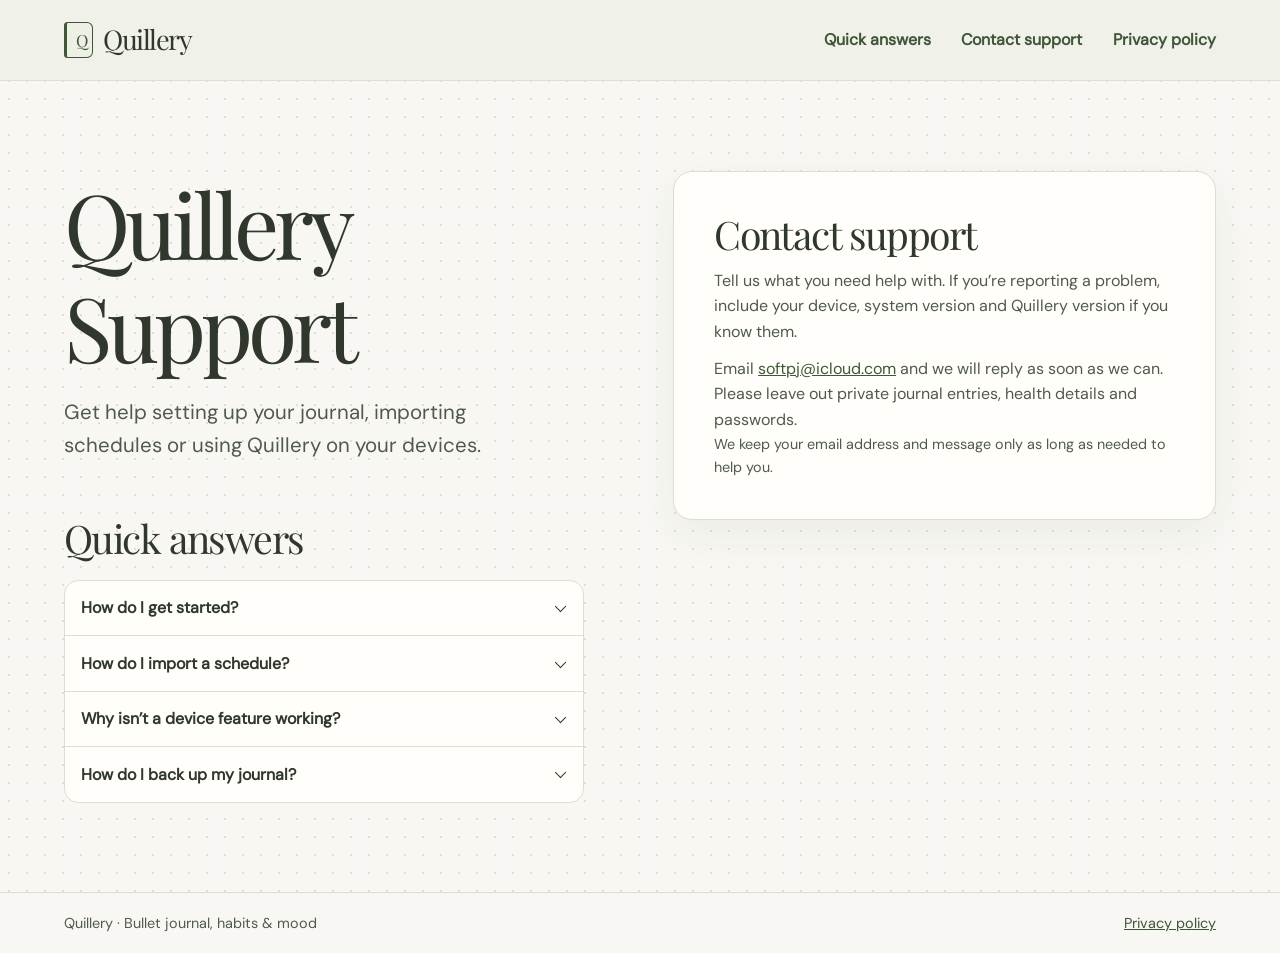
==== index.html @ 7d319992 "Quillery support page and privacy policy" ====
<!doctype html>
<html lang="en">
<head>
  <meta charset="utf-8">
  <meta name="viewport" content="width=device-width, initial-scale=1">
  <meta name="description" content="Get help with Quillery, your bullet journal, planner, habits and mood. Find quick answers or send a message to Quillery support.">
  <meta name="theme-color" content="#f8f7f3">
  <title>Quillery Support</title>
  <link rel="stylesheet" href="styles.css">
  </head>
<body>
  <a class="skip-link" href="#main">Skip to content</a>
  <header class="site-header">
    <div class="frame header-inner">
      <a class="wordmark" href="index.html" aria-label="Quillery Support home"><span class="book-mark" aria-hidden="true">Q</span> Quillery</a>
      <nav aria-label="Support page"><a href="#answers">Quick answers</a><a href="#contact">Contact support</a><a href="privacy.html">Privacy policy</a></nav>
    </div>
  </header>

  <main id="main" class="frame">
    <div class="support-grid">
      <div class="guide">
        <h1>Quillery Support</h1>
        <p class="intro">Get help setting up your journal, importing schedules or using Quillery on your devices.</p>

        <section id="answers" aria-labelledby="answers-title">
          <h2 id="answers-title">Quick answers</h2>
          <div class="answers">
            <details>
              <summary>How do I get started?</summary>
              <p>Open <strong>Settings → Getting started</strong> in Quillery to take the quick guide.</p>
            </details>
            <details>
              <summary>How do I import a schedule?</summary>
              <p>Open <strong>Journal → Day’s schedule</strong> and choose <strong>Photo or screenshot</strong> or <strong>Browse files</strong>. Check the dates and times before adding events.</p>
            </details>
            <details>
              <summary>Why isn’t a device feature working?</summary>
              <p>Check Quillery’s permissions in your device’s Settings. Features such as Calendar, Reminders and Apple Health need the permissions you choose to allow.</p>
            </details>
            <details>
              <summary>How do I back up my journal?</summary>
              <p>Open <strong>Settings → Journal data</strong> in Quillery and export a backup before resetting your journal or changing devices.</p>
            </details>
          </div>
        </section>
      </div>

      <section id="contact" class="card" aria-labelledby="contact-title">
        <h2 id="contact-title">Contact support</h2>
        <p class="form-intro">Tell us what you need help with. If you’re reporting a problem, include your device, system version and Quillery version if you know them.</p>

        <p class="form-intro">Email <a href="mailto:softpj@icloud.com?subject=Quillery%20support">softpj@icloud.com</a> and we will reply as soon as we can. Please leave out private journal entries, health details and passwords.</p>
        <p class="privacy">We keep your email address and message only as long as needed to help you.</p>
      </section>
    </div>
  </main>

  <footer class="site-footer"><div class="frame footer-inner"><span>Quillery · Bullet journal, habits &amp; mood</span><a href="privacy.html">Privacy policy</a></div></footer>
</body>
</html>
---- styles.css ----
@font-face {
  font-family: "DM Sans";
  src: url("dm-sans.woff2") format("woff2");
  font-display: swap;
}

@font-face {
  font-family: "Playfair Display";
  src: url("playfair-display.woff2") format("woff2");
  font-display: swap;
}

:root {
  color-scheme: light;
  --paper: #f8f7f3;
  --white: #fffefa;
  --ink: #30382d;
  --muted: #51594d;
  --green: #405638;
  --leaf: #edf0e5;
  --rule: #dcded3;
  --field: #8a9181;
  --serif: "Playfair Display", Georgia, serif;
  --sans: "DM Sans", -apple-system, BlinkMacSystemFont, sans-serif;
}

* { box-sizing: border-box; }
html { scroll-padding-top: 1.25rem; }
body {
  margin: 0;
  color: var(--ink);
  background: var(--paper) radial-gradient(circle at center, #dfdfd3 0.75px, transparent 1px) 0 0 / 18px 18px;
  font: 1rem/1.6 var(--sans);
}

h1, h2, p { margin: 0; }
h1, h2 { font-family: var(--serif); font-weight: 400; line-height: 1.15; }
h1 { font-size: clamp(3rem, 7vw, 5.8rem); letter-spacing: -0.055em; }
h2 { font-size: clamp(1.85rem, 4vw, 2.45rem); letter-spacing: -0.04em; }
a { color: var(--green); }
:focus-visible { outline: 3px solid #506c45; outline-offset: 4px; }
[hidden] { display: none !important; }

.frame { width: min(100% - clamp(2rem, 9vw, 8rem), 72rem); margin-inline: auto; }
.skip-link {
  position: absolute;
  top: 1rem;
  left: 1rem;
  transform: translateY(-200%);
  padding: 0.75rem;
  background: var(--white);
  z-index: 1;
}
.skip-link:focus { transform: none; }
.site-header { background: #f0f1e9; border-bottom: 1px solid var(--rule); }
.header-inner { min-height: 5rem; display: flex; align-items: center; justify-content: space-between; gap: 0.8rem 1.5rem; flex-wrap: wrap; }
.wordmark {
  display: inline-flex;
  align-items: center;
  gap: 0.65rem;
  min-height: 2.75rem;
  color: var(--ink);
  text-decoration: none;
  font: 1.7rem/1 var(--serif);
  letter-spacing: -0.055em;
}
.book-mark {
  display: inline-grid;
  place-items: center;
  width: 1.8rem;
  aspect-ratio: 0.82;
  padding-left: 0.22rem;
  border: 1px solid var(--green);
  border-left-width: 3px;
  border-radius: 0.22rem 0.38rem 0.38rem 0.22rem;
  background: var(--leaf);
  color: var(--green);
  font-size: 1.05rem;
}
nav { display: flex; gap: clamp(0.75rem, 2.4vw, 2rem); flex-wrap: wrap; }
nav a { display: inline-flex; align-items: center; min-height: 2.75rem; font-weight: 600; text-decoration: none; }
nav a:hover { text-decoration: underline; text-underline-offset: 0.25em; }
nav a[aria-current="page"] { text-decoration: underline; text-underline-offset: 0.3em; }

.support-grid {
  min-height: calc(100vh - 9rem);
  padding-block: clamp(2rem, 7vw, 5.75rem);
  display: grid;
  grid-template-columns: minmax(0, 1fr) minmax(0, 1.045fr);
  gap: clamp(2.25rem, 7vw, 6rem);
  align-items: start;
}
.intro { margin-block: 1.2rem clamp(2.25rem, 5vw, 3.4rem); max-width: 33ch; color: var(--muted); font-size: clamp(1.05rem, 1.8vw, 1.28rem); }
.answers { margin-top: 1.2rem; border: 1px solid var(--rule); border-radius: 0.9rem; background: var(--white); overflow: hidden; }
details + details { border-top: 1px solid var(--rule); }
summary {
  display: flex;
  align-items: center;
  justify-content: space-between;
  gap: 1rem;
  padding: 0.9rem 1rem;
  list-style: none;
  font-weight: 600;
  cursor: pointer;
}
summary::-webkit-details-marker { display: none; }
summary::after {
  content: "";
  flex: 0 0 auto;
  width: 0.45rem;
  height: 0.45rem;
  border-bottom: 1.5px solid currentColor;
  border-right: 1.5px solid currentColor;
  margin-right: 0.2rem;
  transform: rotate(45deg) translateY(-2px);
}
details[open] summary::after { transform: rotate(225deg) translateY(-2px); }
summary:hover, summary:focus-visible { background: var(--leaf); }
summary:focus-visible { outline-offset: -3px; }
details p { padding: 0.05rem 1rem 1rem; color: var(--muted); font-size: 0.95rem; }

.card {
  min-width: 0;
  padding: clamp(1.3rem, 4vw, 2.5rem);
  border: 1px solid var(--rule);
  border-radius: 1.2rem;
  background: var(--white);
  box-shadow: 0 0.9rem 2.7rem #3b4b2a0f;
}
.form-intro { margin-top: 0.7rem; color: var(--muted); }
form { display: grid; gap: 1rem; margin-top: 1.65rem; }
.field { display: grid; gap: 0.3rem; min-width: 0; }
label { font-weight: 600; }
input, textarea, select, button { font: inherit; }
input, textarea, select {
  width: 100%;
  min-width: 0;
  min-height: 2.85rem;
  margin: 0;
  padding: 0.55rem 0.7rem;
  border: 1px solid var(--field);
  border-radius: 0.5rem;
  background: var(--white);
  color: var(--ink);
}
textarea { resize: vertical; }
.extra-field { position: absolute; width: 1px; height: 1px; clip-path: inset(50%); overflow: hidden; }
.privacy { max-width: 47ch; color: var(--muted); font-size: 0.9rem; }
.submit {
  justify-self: start;
  display: inline-flex;
  align-items: center;
  gap: 0.75rem;
  min-height: 2.9rem;
  padding: 0.7rem 1rem;
  border: 0;
  border-radius: 0.55rem;
  color: #fff;
  background: var(--green);
  font-weight: 600;
  cursor: pointer;
}
.submit:hover { background: #344b2c; }
.submit[aria-disabled="true"] { cursor: progress; }
.result { padding: 0.65rem 0.8rem; border-radius: 0.45rem; background: var(--leaf); }
.result[data-result="error"] { color: #6f271c; background: #f9ece8; }
.site-footer { padding-block: 1.15rem; border-top: 1px solid var(--rule); background: var(--paper); color: var(--muted); font-size: 0.9rem; }
.footer-inner { display: flex; flex-wrap: wrap; justify-content: space-between; gap: 0.7rem 1.5rem; }
.privacy-page {
  max-width: 52rem;
  margin: clamp(2rem, 7vw, 5.75rem) auto;
  padding: clamp(1.3rem, 5vw, 3.5rem);
}
.privacy-page h1 { font-size: clamp(2.5rem, 6vw, 4.6rem); }
.privacy-page .policy-intro { margin-top: 1.15rem; max-width: 62ch; font-size: 1.12rem; }
.privacy-page section { max-width: 68ch; margin-top: 2rem; }
.privacy-page section h2 { font-size: clamp(1.4rem, 4vw, 1.8rem); }
.privacy-page section p { margin-top: 0.5rem; color: var(--muted); }

@media (max-width: 760px) {
  .support-grid { grid-template-columns: minmax(0, 1fr); }
}
@media (max-width: 380px) {
  .header-inner { padding-block: 0.5rem; }
  nav { width: 100%; }
}
@media (forced-colors: active) {
  .submit { border: 1px solid ButtonText; }
}
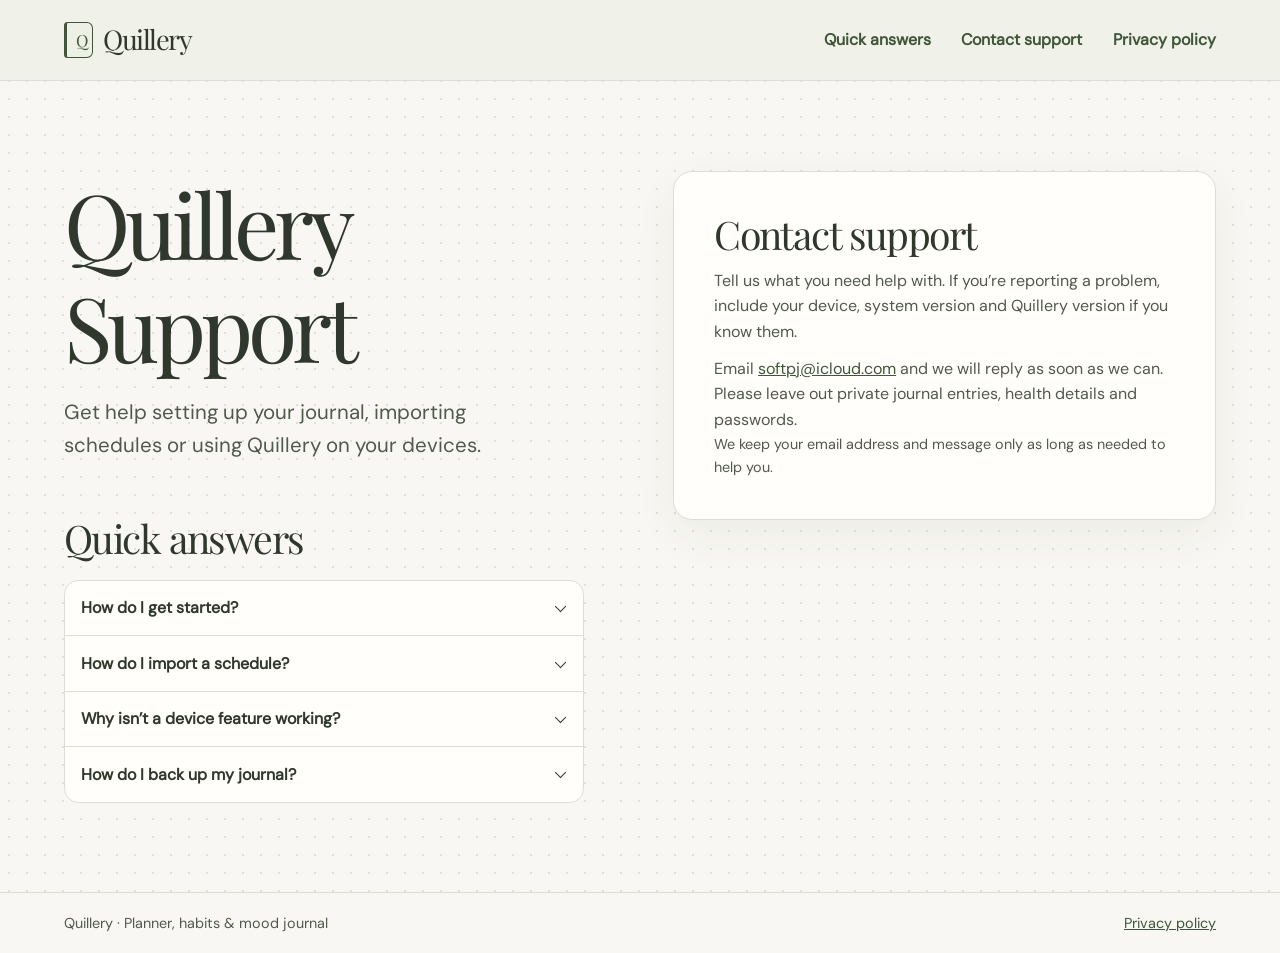
==== commit 770d026a: "Describe Quillery as a planner, habits and mood journal" ====
--- a/index.html
+++ b/index.html
@@ -3,7 +3,7 @@
 <head>
   <meta charset="utf-8">
   <meta name="viewport" content="width=device-width, initial-scale=1">
-  <meta name="description" content="Get help with Quillery, your bullet journal, planner, habits and mood. Find quick answers or send a message to Quillery support.">
+  <meta name="description" content="Get help with Quillery, your journal, planner, habits and mood. Find quick answers or send a message to Quillery support.">
   <meta name="theme-color" content="#f8f7f3">
   <title>Quillery Support</title>
   <link rel="stylesheet" href="styles.css">
@@ -56,6 +56,6 @@
     </div>
   </main>
 
-  <footer class="site-footer"><div class="frame footer-inner"><span>Quillery · Bullet journal, habits &amp; mood</span><a href="privacy.html">Privacy policy</a></div></footer>
+  <footer class="site-footer"><div class="frame footer-inner"><span>Quillery · Planner, habits &amp; mood journal</span><a href="privacy.html">Privacy policy</a></div></footer>
 </body>
 </html>
